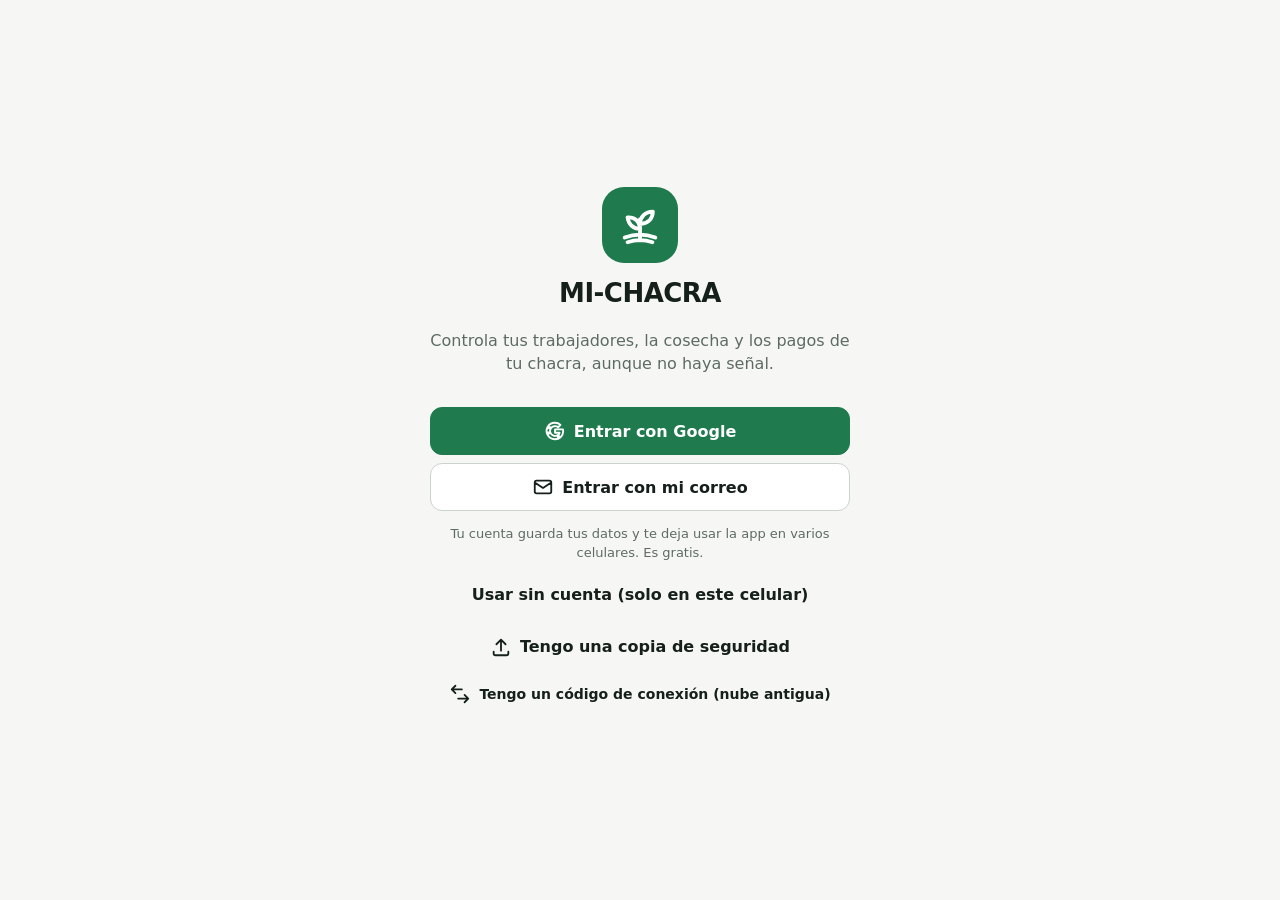
==== app/index.html @ d3d3bd83 "Add files via upload" ====
<!doctype html>
<html lang="es">
<head>
<meta charset="utf-8">
<meta name="viewport" content="width=device-width, initial-scale=1, viewport-fit=cover, maximum-scale=1">
<meta name="color-scheme" content="light dark">
<title>MI-CHACRA</title>
<link rel="stylesheet" href="estilos.css">
</head>
<body>
<div id="app"></div>
<div id="capas"></div>
<div id="avisos" role="status" aria-live="polite" aria-atomic="false"></div>
<script src="iconos.js"></script>
<script src="datos.js"></script>
<script src="ui.js"></script>
<script src="vistas.js"></script>
<script src="vistas2.js"></script>
<script src="vistas3.js"></script>
<script src="vistas4.js"></script>
<script src="archivos.js"></script>
<script src="vistas5.js"></script>
<script src="nube.js"></script><script src="cuenta.js"></script>
<script src="tienda.js"></script>
<script src="app.js"></script>
</body>
</html>
---- app/estilos.css ----
:root {
  --bg: #F6F7F5; --card: #FFFFFF; --card2: #F0F3F1; --text: #16201A; --muted: #5E6B63; --faint: #8A968F;
  --line: #E3E8E4; --line2: #CBD3CE;
  --green: #1F7A4D; --green-h: #19663F; --on-green: #FFFFFF; --green-soft: #E4F2EA; --green-text: #17603C;
  --amber-soft: #FBF0D9; --amber-text: #8A5A0B; --red: #C0392B; --red-soft: #FBE6E4; --red-text: #A12E26;
  --blue-soft: #E3EEFB; --blue-text: #1B5296;
  --r: 12px; --r2: 16px;
  --shadow: 0 1px 2px rgba(16,24,20,.06), 0 4px 16px rgba(16,24,20,.06);
  color-scheme: light;
}
@media (prefers-color-scheme: dark) {
  :root:not([data-tema="claro"]) {
    --bg: #111613; --card: #1A211D; --card2: #222B26; --text: #E8EEE9; --muted: #9AA8A0; --faint: #74827A;
    --line: #2A332E; --line2: #3A4540;
    --green: #2E9B66; --green-h: #34AD72; --on-green: #FFFFFF; --green-soft: #1C3428; --green-text: #7FD3A6;
    --amber-soft: #3A2E15; --amber-text: #F1C26B; --red: #E06A5E; --red-soft: #3D1F1C; --red-text: #F29A90;
    --blue-soft: #1A2B40; --blue-text: #8DB8EE;
    --shadow: 0 1px 2px rgba(0,0,0,.3);
    color-scheme: dark;
  }
}
:root[data-tema="oscuro"] {
  --bg: #111613; --card: #1A211D; --card2: #222B26; --text: #E8EEE9; --muted: #9AA8A0; --faint: #74827A;
  --line: #2A332E; --line2: #3A4540;
  --green: #2E9B66; --green-h: #34AD72; --on-green: #FFFFFF; --green-soft: #1C3428; --green-text: #7FD3A6;
  --amber-soft: #3A2E15; --amber-text: #F1C26B; --red: #E06A5E; --red-soft: #3D1F1C; --red-text: #F29A90;
  --blue-soft: #1A2B40; --blue-text: #8DB8EE;
  --shadow: 0 1px 2px rgba(0,0,0,.3);
  color-scheme: dark;
}

/* Modo tienda: el color principal pasa de verde a azul para saber siempre en qué modo estás */
:root[data-modo="tienda"] { --green: #1E63B5; --green-h: #174F91; --green-soft: #E3EEFB; --green-text: #1B5296; }
@media (prefers-color-scheme: dark) { :root[data-modo="tienda"]:not([data-tema="claro"]) { --green: #3B82D6; --green-h: #4A90E2; --green-soft: #1A2B40; --green-text: #8DB8EE; } }
:root[data-modo="tienda"][data-tema="oscuro"] { --green: #3B82D6; --green-h: #4A90E2; --green-soft: #1A2B40; --green-text: #8DB8EE; }

* { box-sizing: border-box; -webkit-tap-highlight-color: transparent; }
html, body { margin: 0; height: 100%; background: var(--bg); color: var(--text); }
body { font: 16px/1.45 system-ui, -apple-system, "Segoe UI", Roboto, sans-serif; overscroll-behavior: none; }
button, input, select, textarea { font: inherit; color: inherit; }
a { color: var(--green-text); font-weight: 600; }
button:focus-visible, a:focus-visible, input:focus-visible, select:focus-visible, textarea:focus-visible, [tabindex="0"]:focus-visible {
  outline: 3px solid var(--green);
  outline-offset: 2px;
}
svg.i { width: 22px; height: 22px; stroke: currentColor; fill: none; stroke-width: 2; stroke-linecap: round; stroke-linejoin: round; flex: none; vertical-align: middle; }
svg.i.s { width: 18px; height: 18px; }
svg.i.l { width: 28px; height: 28px; }
h1, h2, h3 { margin: 0; font-weight: 600; letter-spacing: -.01em; }
h1 { font-size: 22px; } h2 { font-size: 18px; } h3 { font-size: 16px; }
.muted { color: var(--muted); } .faint { color: var(--faint); } .small { font-size: 13px; } .tiny { font-size: 12px; }
.num { font-variant-numeric: tabular-nums; }
.right { text-align: right; } .center { text-align: center; }
.hidden { display: none !important; }

/* Estructura */
#app { min-height: 100%; }
.shell { display: flex; min-height: 100vh; }
.lateral { display: none; }
.cuerpo { flex: 1; min-width: 0; display: flex; flex-direction: column; min-height: 100vh; }
.top { position: sticky; top: 0; z-index: 5; background: var(--bg); display: flex; align-items: center; gap: 10px; padding: 12px 16px 10px; }
.top .titulo { flex: 1; min-width: 0; }
.top .titulo h1 { white-space: nowrap; overflow: hidden; text-overflow: ellipsis; }
.main { flex: 1; padding: 4px 16px 96px; max-width: 900px; width: 100%; margin: 0 auto; }
.nav { position: fixed; left: 0; right: 0; bottom: 0; z-index: 6; display: flex; background: var(--card); border-top: 1px solid var(--line); padding: 6px 4px calc(6px + env(safe-area-inset-bottom)); }
.nav a { flex: 1; display: flex; flex-direction: column; align-items: center; gap: 2px; padding: 6px 0; font-size: 12px; color: var(--faint); text-decoration: none; border-radius: 10px; }
.nav a.on { color: var(--green); font-weight: 600; }
.nav a.on svg { stroke-width: 2.3; }

@media (min-width: 760px) {
  .lateral { display: flex; flex-direction: column; width: 240px; flex: none; border-right: 1px solid var(--line); background: var(--card); padding: 16px 12px; position: sticky; top: 0; height: 100vh; overflow-y: auto; }
  .lateral .marca { display: flex; align-items: center; gap: 8px; font-weight: 700; font-size: 17px; padding: 4px 8px 14px; color: var(--green-text); }
  .lateral a { display: flex; align-items: center; gap: 10px; padding: 10px; border-radius: 10px; color: var(--muted); text-decoration: none; font-size: 15px; }
  .lateral a.on { background: var(--green-soft); color: var(--green-text); font-weight: 600; }
  .lateral .sep { height: 1px; background: var(--line); margin: 8px 4px; }
  .nav { display: none; }
  .main { padding-bottom: 32px; }
}

/* Selector de chacra */
.chacra-sel { display: inline-flex; align-items: center; gap: 6px; max-width: 100%; background: var(--green-soft); color: var(--green-text); border: 0; border-radius: 999px; padding: 6px 12px; font-size: 14px; font-weight: 600; cursor: pointer; }
.chacra-sel span { white-space: nowrap; overflow: hidden; text-overflow: ellipsis; }
.avatar { width: 40px; height: 40px; border-radius: 50%; display: inline-flex; align-items: center; justify-content: center; background: var(--green-soft); color: var(--green-text); font-weight: 700; font-size: 15px; flex: none; border: 0; }
.avatar.xl { width: 64px; height: 64px; font-size: 22px; }
.icon-btn { width: 44px; height: 44px; border-radius: 12px; border: 0; background: transparent; display: inline-flex; align-items: center; justify-content: center; color: var(--text); cursor: pointer; flex: none; }
.icon-btn:active { background: var(--card2); }

/* Tarjetas */
.card { background: var(--card); border: 1px solid var(--line); border-radius: var(--r2); padding: 14px; margin-bottom: 12px; }
.card.flat { box-shadow: none; }
.card h3 { margin-bottom: 8px; }
.kpis { display: grid; grid-template-columns: repeat(2, minmax(0,1fr)); gap: 10px; margin-bottom: 12px; }
@media (min-width: 600px) { .kpis { grid-template-columns: repeat(4, minmax(0,1fr)); } }
.kpi { background: var(--card); border: 1px solid var(--line); border-radius: var(--r2); padding: 12px 14px; }
.kpi .l { font-size: 13px; color: var(--muted); }
.kpi .v { font-size: 22px; font-weight: 700; letter-spacing: -.02em; font-variant-numeric: tabular-nums; }
.kpi .s { font-size: 12px; color: var(--faint); }
.hero { background: var(--green); color: var(--on-green); border: 0; }
.hero .l, .hero .s { color: rgba(255,255,255,.85); }
.tono-ok { background: var(--green-soft); color: var(--green-text); border-color: transparent; }
.tono-warn { background: var(--amber-soft); color: var(--amber-text); border-color: transparent; }
.tono-err { background: var(--red-soft); color: var(--red-text); border-color: transparent; }
.tono-info { background: var(--blue-soft); color: var(--blue-text); border-color: transparent; }
.pill { display: inline-block; font-size: 12px; font-weight: 600; padding: 2px 8px; border-radius: 999px; white-space: nowrap; }
.aviso { display: flex; gap: 10px; align-items: flex-start; border-radius: var(--r); padding: 10px 12px; margin-bottom: 10px; font-size: 14px; }
.aviso svg { margin-top: 1px; }

/* Listas */
.lista { background: var(--card); border: 1px solid var(--line); border-radius: var(--r2); overflow: hidden; margin-bottom: 12px; }
.fila { display: flex; align-items: center; gap: 12px; padding: 12px 14px; border-bottom: 1px solid var(--line); min-height: 60px; text-decoration: none; color: inherit; cursor: pointer; }
.lista > button.fila { appearance: none; width: 100%; border: 0; border-bottom: 1px solid var(--line); background: transparent; color: inherit; font: inherit; text-align: left; }
.fila:last-child { border-bottom: 0; }
.fila:active { background: var(--card2); }
.fila .cuerpo-f { flex: 1; min-width: 0; }
.fila .t { font-weight: 600; white-space: nowrap; overflow: hidden; text-overflow: ellipsis; }
.fila .d { font-size: 13px; color: var(--muted); white-space: nowrap; overflow: hidden; text-overflow: ellipsis; }
.fila .x { text-align: right; flex: none; }
.fila .x .t { font-variant-numeric: tabular-nums; }
.grupo { font-size: 13px; font-weight: 600; color: var(--muted); text-transform: uppercase; letter-spacing: .04em; margin: 18px 4px 8px; }
.vacio { text-align: center; padding: 28px 16px; color: var(--muted); }
.vacio svg { width: 40px; height: 40px; color: var(--faint); margin-bottom: 6px; }

/* Botones */
.btn { display: inline-flex; align-items: center; justify-content: center; gap: 8px; min-height: 48px; padding: 0 18px; border-radius: var(--r); border: 1px solid var(--line2); background: var(--card); color: var(--text); font-weight: 600; font-size: 16px; cursor: pointer; text-decoration: none; }
.btn:active { transform: scale(.98); }
.btn.pri { background: var(--green); border-color: var(--green); color: var(--on-green); }
.btn.pri:active { background: var(--green-h); }
.btn.peligro { color: var(--red-text); border-color: var(--red-soft); background: var(--red-soft); }
.btn.ghost { border-color: transparent; background: transparent; }
.btn.chico { min-height: 38px; padding: 0 12px; font-size: 14px; border-radius: 10px; }
.btn.bloque { width: 100%; }
.btns { display: flex; gap: 10px; flex-wrap: wrap; }
.btns > .btn { flex: 1; }
.acciones-rapidas { display: grid; grid-template-columns: repeat(2, minmax(0,1fr)); gap: 10px; margin-bottom: 12px; }
@media (min-width: 600px) { .acciones-rapidas { grid-template-columns: repeat(4, minmax(0,1fr)); } }
.accion { display: flex; flex-direction: column; align-items: flex-start; gap: 8px; padding: 14px; border-radius: var(--r2); border: 1px solid var(--line); background: var(--card); color: var(--text); font-weight: 600; text-align: left; cursor: pointer; }
.accion svg { color: var(--green); }
.fab { position: fixed; right: 18px; bottom: calc(84px + env(safe-area-inset-bottom)); z-index: 7; height: 56px; padding: 0 20px; border-radius: 18px; border: 0; background: var(--green); color: var(--on-green); font-weight: 700; font-size: 16px; display: inline-flex; align-items: center; gap: 8px; box-shadow: 0 6px 18px rgba(31,122,77,.35); cursor: pointer; }
@media (min-width: 760px) { .fab { bottom: 24px; } }

/* Campos */
.campo { margin-bottom: 14px; }
.campo label.et { display: block; font-size: 14px; font-weight: 600; margin-bottom: 6px; }
.campo .ayuda { font-size: 12px; color: var(--faint); margin-top: 4px; }
.campo .err { font-size: 13px; color: var(--red-text); margin-top: 4px; }
.inp { width: 100%; min-height: 50px; padding: 10px 14px; border-radius: var(--r); border: 1px solid var(--line2); background: var(--card); font-size: 17px; outline: none; }
.inp:focus { border-color: var(--green); box-shadow: 0 0 0 3px var(--green-soft); }
.inp.mal { border-color: var(--red); }
textarea.inp { min-height: 80px; resize: vertical; }
select.inp { appearance: none; background-image: linear-gradient(45deg, transparent 50%, var(--muted) 50%), linear-gradient(135deg, var(--muted) 50%, transparent 50%); background-position: calc(100% - 20px) 22px, calc(100% - 15px) 22px; background-size: 5px 5px; background-repeat: no-repeat; padding-right: 36px; }
.fila2 { display: grid; grid-template-columns: 1fr 1fr; gap: 10px; }
@media (max-width: 380px) { .fila2 { grid-template-columns: 1fr; gap: 0; } }
.seg { display: flex; flex-wrap: wrap; gap: 8px; }
.seg button { flex: 1 1 auto; min-height: 44px; padding: 0 14px; border-radius: 10px; border: 1px solid var(--line2); background: var(--card); font-weight: 600; font-size: 15px; cursor: pointer; }
.seg button.on { background: var(--green-soft); border-color: var(--green); color: var(--green-text); }
.chk { display: flex; align-items: center; gap: 12px; min-height: 48px; cursor: pointer; }
.chk input { width: 22px; height: 22px; accent-color: var(--green); }
.buscar { position: relative; margin-bottom: 12px; }
.buscar svg { position: absolute; left: 14px; top: 14px; color: var(--faint); }
.buscar .inp { padding-left: 44px; }
.calc { background: var(--card2); border-radius: var(--r); padding: 12px 14px; display: flex; justify-content: space-between; align-items: center; font-weight: 600; margin-bottom: 14px; }
.calc b { font-size: 20px; }

/* Hojas (modales) */
.velo { position: fixed; inset: 0; z-index: 20; background: rgba(10,16,12,.45); display: flex; align-items: flex-end; justify-content: center; animation: aparecer .15s ease-out; }
.hoja { width: 100%; max-width: 620px; max-height: 92vh; overflow-y: auto; background: var(--bg); border-radius: 20px 20px 0 0; padding: 8px 16px calc(16px + env(safe-area-inset-bottom)); animation: subir .2s ease-out; }
@media (min-width: 760px) { .velo { align-items: center; } .hoja { border-radius: 20px; max-height: 86vh; } }
.hoja .asa { width: 40px; height: 4px; border-radius: 2px; background: var(--line2); margin: 4px auto 10px; }
.hoja .cab { display: flex; align-items: center; gap: 8px; margin-bottom: 14px; }
.hoja .cab h2 { flex: 1; }
.hoja .pie { position: sticky; bottom: calc(-16px - env(safe-area-inset-bottom)); background: var(--bg); padding: 12px 0 4px; display: flex; gap: 10px; }
.hoja .pie .btn { flex: 1; }
@keyframes subir { from { transform: translateY(30px); opacity: .6; } to { transform: none; opacity: 1; } }
@keyframes aparecer { from { opacity: 0; } to { opacity: 1; } }
@media (prefers-reduced-motion: reduce) {
  *, *::before, *::after { scroll-behavior: auto !important; animation-duration: .01ms !important; animation-iteration-count: 1 !important; transition-duration: .01ms !important; }
}

#avisos { position: fixed; left: 0; right: 0; bottom: calc(90px + env(safe-area-inset-bottom)); z-index: 40; display: flex; flex-direction: column; align-items: center; gap: 8px; pointer-events: none; }
.toast { background: #1E2A23; color: #fff; padding: 12px 18px; border-radius: 12px; font-size: 15px; max-width: 90%; box-shadow: 0 6px 20px rgba(0,0,0,.25); animation: subir .2s ease-out; }
.toast.error { background: var(--red); }

/* Ingreso */
.ingreso { min-height: 100vh; display: flex; flex-direction: column; align-items: center; justify-content: center; padding: 24px 20px; max-width: 460px; margin: 0 auto; }
.logo { width: 76px; height: 76px; border-radius: 22px; background: var(--green); display: flex; align-items: center; justify-content: center; margin-bottom: 12px; }
.logo svg { width: 46px; height: 46px; stroke: #fff; }
.marca-t { font-size: 26px; font-weight: 800; letter-spacing: -.02em; }
.usuarios-g { width: 100%; display: grid; gap: 10px; margin-top: 22px; }
.pin-pts { display: flex; gap: 14px; justify-content: center; margin: 18px 0 8px; }
.pin-pts i { width: 16px; height: 16px; border-radius: 50%; border: 2px solid var(--line2); }
.pin-pts i.on { background: var(--green); border-color: var(--green); }
.teclado { display: grid; grid-template-columns: repeat(3, 76px); gap: 12px; justify-content: center; margin-top: 12px; }
.teclado button { height: 64px; border-radius: 18px; border: 1px solid var(--line); background: var(--card); font-size: 26px; font-weight: 600; cursor: pointer; }
.teclado button:active { background: var(--green-soft); }
.teclado button.vac { visibility: hidden; }

/* Cosecha */
.cos-conf { display: grid; grid-template-columns: 1fr 1fr; gap: 10px; }
.cos-conf .campo { margin-bottom: 0; }
.cos-fila { display: flex; align-items: center; gap: 10px; padding: 10px 12px; border-bottom: 1px solid var(--line); }
.cos-fila:last-child { border-bottom: 0; }
.cos-fila .nom { flex: 1; min-width: 0; cursor: pointer; }
.cos-fila .nom .t { font-weight: 600; white-space: nowrap; overflow: hidden; text-overflow: ellipsis; }
.cos-fila .nom .d { font-size: 12px; color: var(--muted); }
.cnt { min-width: 44px; text-align: center; font-size: 24px; font-weight: 700; font-variant-numeric: tabular-nums; }
.bmenos, .bmas { width: 48px; height: 48px; border-radius: 14px; border: 1px solid var(--line2); background: var(--card); font-size: 24px; font-weight: 700; cursor: pointer; display: inline-flex; align-items: center; justify-content: center; }
.bmas { width: 64px; background: var(--green); border-color: var(--green); color: var(--on-green); }
.bmas:active { background: var(--green-h); transform: scale(.96); }
.contador-xl { text-align: center; }
.contador-xl .n { font-size: 84px; font-weight: 800; line-height: 1; font-variant-numeric: tabular-nums; margin: 10px 0 2px; }
.contador-xl .mas-xl { width: 100%; height: 96px; border-radius: 22px; border: 0; background: var(--green); color: var(--on-green); font-size: 30px; font-weight: 800; cursor: pointer; margin-top: 14px; }
.contador-xl .mas-xl:active { background: var(--green-h); transform: scale(.98); }
.merma-box { display: flex; align-items: center; justify-content: space-between; gap: 10px; border-radius: var(--r); padding: 8px 12px; margin-top: 12px; }

/* Barras */
.barra { height: 10px; border-radius: 6px; background: var(--card2); overflow: hidden; }
.barra i { display: block; height: 100%; background: var(--green); border-radius: 6px; }
.tabla { width: 100%; border-collapse: collapse; font-size: 14px; }
.tabla td { padding: 8px 4px; border-bottom: 1px solid var(--line); vertical-align: top; }
.tabla tr:last-child td { border-bottom: 0; }
.tabla td.m { text-align: right; white-space: nowrap; font-variant-numeric: tabular-nums; }
.tabla.rep { min-width: 100%; white-space: nowrap; }
.tabla.rep th { background: var(--green-soft); color: var(--green-text); font-size: 12px; text-align: left; padding: 8px 10px; font-weight: 600; }
.tabla.rep th.m { text-align: right; }
.tabla.rep td { padding: 7px 10px; }
.tabla.rep tfoot td { background: var(--card2); }
.nube-ind { position: relative; }
.nube-ind .num-p { position: absolute; top: 4px; right: 2px; background: var(--amber-text); color: #fff; border-radius: 999px; font-size: 10px; min-width: 16px; height: 16px; line-height: 16px; text-align: center; padding: 0 3px; font-weight: 700; }
@keyframes girar { to { transform: rotate(360deg); } }
.girando svg { animation: girar 1s linear infinite; }
.total-l { display: flex; justify-content: space-between; align-items: center; padding: 10px 0 0; font-weight: 700; font-size: 18px; }
.chips-h { display: flex; gap: 8px; overflow-x: auto; padding-bottom: 4px; margin-bottom: 12px; scrollbar-width: none; }
.chips-h::-webkit-scrollbar { display: none; }
.chips-h button { flex: none; min-height: 38px; padding: 0 14px; border-radius: 999px; border: 1px solid var(--line2); background: var(--card); font-size: 14px; font-weight: 600; cursor: pointer; }
.chips-h button.on { background: var(--green); border-color: var(--green); color: var(--on-green); }
.fecha-nav { display: flex; align-items: center; gap: 6px; margin-bottom: 12px; }
.fecha-nav .inp { flex: 1; text-align: center; min-height: 44px; }
.diff { font-size: 12px; color: var(--muted); margin-top: 4px; }
.diff b { color: var(--text); font-weight: 600; }
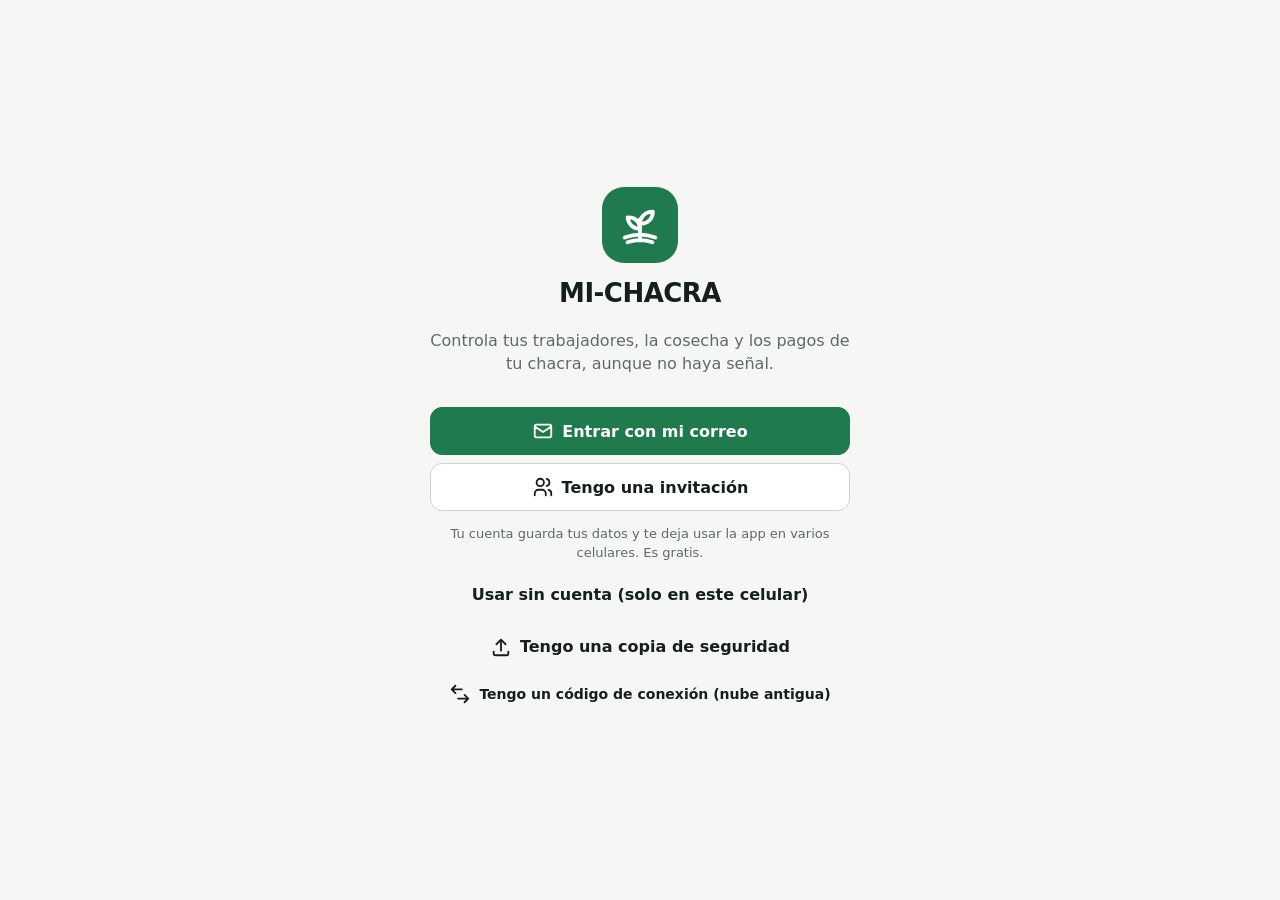
==== commit ddab6741: "Add files via upload" ====
--- a/app/index.html
+++ b/app/index.html
@@ -22,6 +22,7 @@
 <script src="vistas5.js"></script>
 <script src="nube.js"></script><script src="cuenta.js"></script>
 <script src="tienda.js"></script>
+<script src="admin.js"></script>
 <script src="app.js"></script>
 </body>
 </html>
